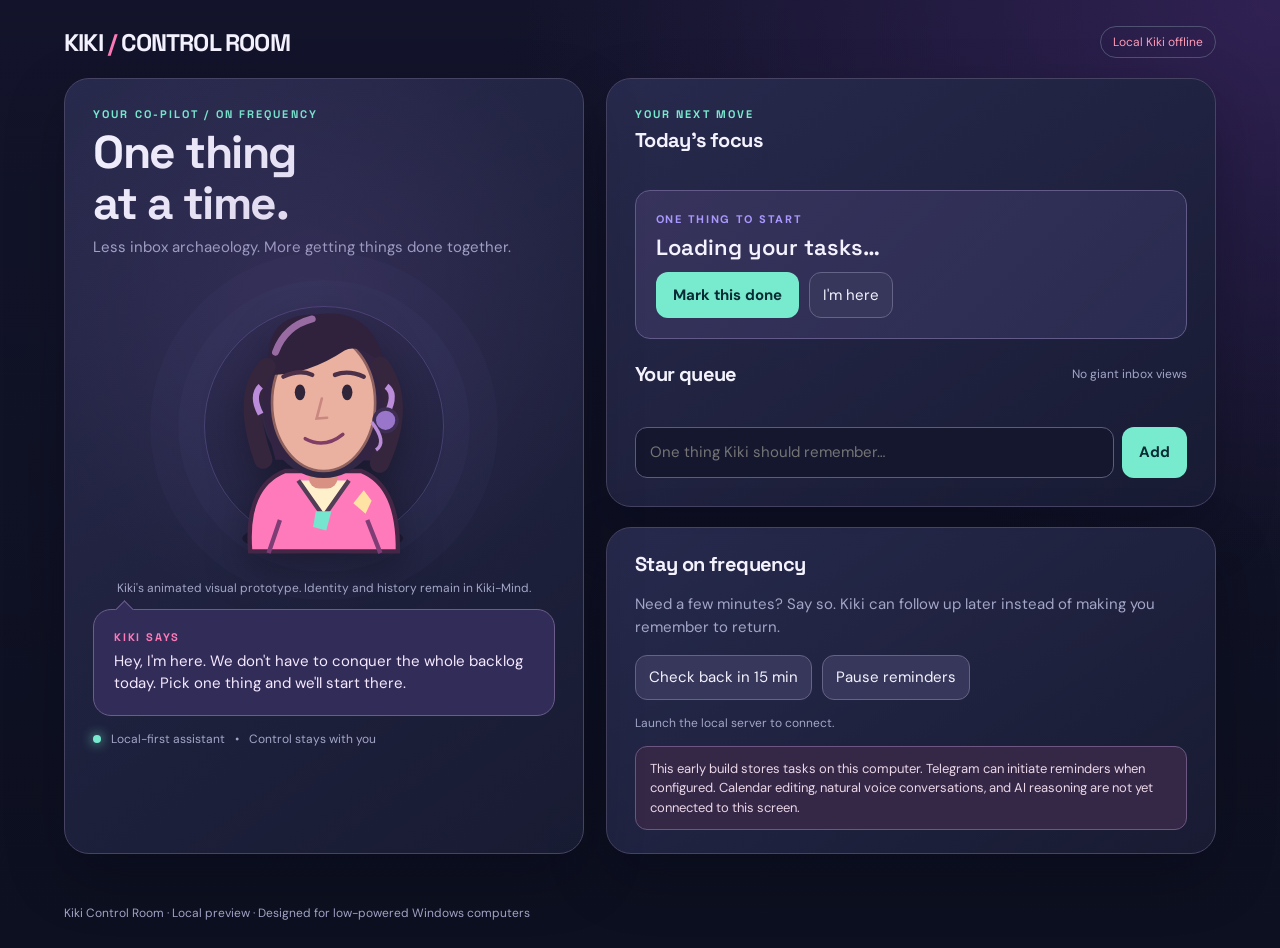
==== web/index.html @ c8ad1b56 "Add responsive animated Kiki browser dashboard for local runtime" ====
<!doctype html>
<html lang="en">
<head>
<meta charset="utf-8">
<meta name="viewport" content="width=device-width,initial-scale=1,viewport-fit=cover">
<meta name="theme-color" content="#101126">
<meta name="description" content="Kiki Control Room: one thing at a time, together.">
<link rel="manifest" href="/manifest.webmanifest">
<link rel="icon" href="/kiki-icon.svg" type="image/svg+xml">
<title>Kiki Control Room</title>
<style>
@import url('https://fonts.googleapis.com/css2?family=DM+Sans:wght@400;500;600;700&family=Space+Grotesk:wght@400;500;600;700&display=swap');
:root {color-scheme:dark;--bg:#101126;--panel:#1d2040;--panel2:#25284c;--line:#44466a;--text:#f4f2ff;--muted:#a4a6c8;--pink:#ff7ab8;--mint:#78ebcf;--purple:#a998ff;--gold:#f1d18f;}
*{box-sizing:border-box}
body{margin:0;background:radial-gradient(ellipse at top right,#302153 0,transparent 42%),linear-gradient(#13142b,#0d1020);color:var(--text);font:15px/1.5 'DM Sans',system-ui,sans-serif;min-height:100vh}
button,input{font:inherit}
button{cursor:pointer;border:0;color:var(--text)}
button:focus-visible,input:focus-visible{outline:3px solid var(--gold);outline-offset:3px}
header{max-width:1200px;margin:auto;display:flex;align-items:center;justify-content:space-between;padding:26px 24px 20px;gap:16px}
.brand{font:700 24px 'Space Grotesk',sans-serif;letter-spacing:-.8px}
.brand span{color:var(--pink)}
.chip{font-size:12px;border:1px solid #505273;border-radius:99px;color:var(--muted);padding:6px 12px}
main{max-width:1200px;margin:0 auto;padding:0 24px 50px;display:grid;grid-template-columns:minmax(280px,.92fr) minmax(380px,1.08fr);gap:22px}
.panel{background:linear-gradient(145deg,rgba(40,42,78,.97),rgba(24,27,51,.96));border:1px solid #464363;border-radius:25px;box-shadow:0 22px 58px #03051044}
.hero{padding:28px;position:relative;overflow:hidden}
.hero::before{content:"";position:absolute;inset:0;background:radial-gradient(circle at 47% 30%,#704e9636,transparent 50%);pointer-events:none}
.eyebrow{font:700 11px 'Space Grotesk';letter-spacing:2.1px;text-transform:uppercase;color:var(--mint);margin:0 0 6px}
h1,h2,p{margin-top:0}
h1{font:700 clamp(30px,3.6vw,46px)/1.1 'Space Grotesk';letter-spacing:-1.5px;margin-bottom:8px}
h2{font:700 20px 'Space Grotesk';letter-spacing:-.6px}
.sub{color:var(--muted);max-width:45ch}
.portrait{height:305px;position:relative;display:grid;place-items:center}
.halo{position:absolute;width:240px;height:240px;left:50%;top:50%;transform:translate(-50%,-50%);border:1px solid #9f8ae444;border-radius:50%;box-shadow:0 0 0 26px #8674d108,0 0 0 54px #8674d108}
.portrait svg{height:284px;max-width:100%;position:relative;filter:drop-shadow(0 16px 20px #0005);animation:float 5s ease-in-out infinite}
@keyframes float{0%,100%{transform:translateY(3px)}50%{transform:translateY(-8px)}}
@media (prefers-reduced-motion:reduce){.portrait svg{animation:none}}
.avatar-note{font-size:12px;color:var(--muted);text-align:center;position:relative}
.speech{padding:20px;border:1px solid #6b5c8b;background:#322d58;border-radius:18px;color:#f5e8ff;position:relative}
.speech:before{content:"";position:absolute;top:-7px;left:24px;width:12px;height:12px;background:#322d58;border-left:1px solid #6b5c8b;border-top:1px solid #6b5c8b;transform:rotate(45deg)}
.speech strong{display:block;color:var(--pink);font:700 11px 'Space Grotesk';letter-spacing:1.8px;margin-bottom:6px}
.detail{display:flex;gap:10px;flex-wrap:wrap;align-items:center;margin-top:14px;color:var(--muted);font-size:12px}
.dot{width:8px;height:8px;border-radius:100%;background:var(--mint);display:inline-block;box-shadow:0 0 12px var(--mint)}
.stack{display:flex;flex-direction:column;gap:20px}
.work{padding:28px}
.split{display:flex;align-items:center;justify-content:space-between;gap:15px}
.mini{font-size:12px;color:var(--muted)}
.queue{margin:18px 0 22px;display:flex;flex-direction:column;gap:9px}
.task{display:flex;align-items:center;gap:12px;border:1px solid #494a71;background:#252748;border-radius:14px;padding:12px}
.task .title{flex:1;overflow-wrap:anywhere}
.task small{font-size:12px;color:var(--muted)}
.task button{background:#344c58;color:#9af5d8;border:1px solid #51867d;border-radius:10px;padding:8px 12px;white-space:nowrap}
.task.done{opacity:.58}
.empty{border:1px dashed #666483;border-radius:16px;padding:28px;color:var(--muted);text-align:center}
.add{display:flex;gap:8px}
.add input{width:100%;flex:1;min-width:0;border-radius:12px;border:1px solid #5d5c7d;padding:13px 14px;background:#15172f;color:var(--text)}
.primary{background:var(--mint);color:#092b33;border-radius:12px;padding:12px 17px;font-weight:700}
.actions{display:flex;gap:10px;flex-wrap:wrap}
.secondary{background:#36375a;border:1px solid #656386;border-radius:12px;padding:10px 13px}
.label{font-size:11px;font-weight:700;letter-spacing:1.7px;text-transform:uppercase;color:var(--purple)}
.focus{margin-top:20px;background:linear-gradient(135deg,#37335c,#2a2b50);padding:20px;border:1px solid #625b89;border-radius:15px}
.focus .large{font:600 22px/1.3 'Space Grotesk';margin:6px 0 10px}
.status{padding:23px 28px}
.info{color:var(--muted);margin-bottom:17px}
.notice{border:1px solid #6b5781;border-radius:12px;padding:12px 14px;background:#352847;color:#ebd6e7;font-size:13px}
footer{max-width:1200px;margin:auto;color:var(--muted);font-size:12px;padding:0 24px 26px}
@media(max-width:850px){main{grid-template-columns:1fr}.portrait{height:230px}.portrait svg{height:220px}.hero,.work,.status{padding:22px}header{padding:20px 18px}main{padding:0 16px 32px;gap:16px}footer{padding:0 16px 24px}}
</style>
</head>
<body>
<header><div class="brand">KIKI<span> / </span>CONTROL ROOM</div><div class="chip" id="online">Connecting to local Kiki…</div></header>
<main>
<section class="panel hero" aria-label="Kiki avatar and briefing">
<p class="eyebrow">YOUR CO-PILOT / ON FREQUENCY</p>
<h1>One thing<br>at a time.</h1>
<p class="sub">Less inbox archaeology. More getting things done together.</p>
<div class="portrait" aria-hidden="true"><div class="halo"></div>
<svg viewBox="0 0 260 325" xmlns="http://www.w3.org/2000/svg">
 <ellipse cx="129" cy="291" rx="92" ry="18" fill="#171327" opacity=".7"/>
 <path d="M46 306Q40 232 86 214H173Q216 231 215 306Z" fill="#ff7abb" stroke="#442747" stroke-width="5"/>
 <path d="M80 270L67 308M180 270L195 308" stroke="#7e3d75" stroke-width="5"/>
 <path d="M101 225L130 266L159 225" fill="#fff0cc" stroke="#513d56" stroke-width="5"/>
 <rect x="113" y="192" width="33" height="42" rx="12" fill="#d89182"/>
 <ellipse cx="130" cy="131" rx="73" ry="91" fill="#312846"/>
 <path d="M62 153Q52 47 124 46Q204 35 199 151L187 202L75 201Z" fill="#342443"/>
 <ellipse cx="130" cy="136" rx="59" ry="78" fill="#eab1a0" stroke="#8f625f" stroke-width="3"/>
 <path d="M69 104Q57 33 123 35Q186 25 201 95Q171 67 154 76Q112 104 69 104Z" fill="#30213c"/>
 <path d="M75 78Q86 48 117 40" stroke="#986ba3" stroke-width="8" fill="none" stroke-linecap="round"/>
 <path d="M84 106Q103 97 117 104M143 104Q158 98 176 106" stroke="#4b3048" stroke-width="5" fill="none" stroke-linecap="round"/>
 <ellipse cx="103" cy="124" rx="6" ry="9" fill="#31253a"/><ellipse cx="157" cy="124" rx="6" ry="9" fill="#31253a"/>
 <path d="M128 131L122 154L134 153" stroke="#c9877f" stroke-width="3" fill="none" stroke-linecap="round"/>
 <path d="M109 177Q131 189 152 172" stroke="#813d65" stroke-width="4" fill="none" stroke-linecap="round"/>
 <path d="M65 95Q35 128 61 201" stroke="#35263e" stroke-width="21" fill="none" stroke-linecap="round"/>
 <path d="M195 94Q225 138 194 205" stroke="#35263e" stroke-width="22" fill="none" stroke-linecap="round"/>
 <path d="M58 117Q47 128 58 149M202 117Q214 126 202 149" stroke="#ba8cd9" stroke-width="7" fill="none"/>
 <circle cx="201" cy="156" r="13" fill="#9a76cb" stroke="#3e2e54" stroke-width="4"/>
 <path d="M185 158Q203 181 190 190" stroke="#ba8cd9" stroke-width="4" fill="none"/>
 <path d="M121 260L139 260L133 282L118 278Z" fill="#75e5d0"/>
 <path d="M176 236L185 248L178 263L164 251Z" fill="#ffe3a5"/>
</svg></div>
<p class="avatar-note">Kiki's animated visual prototype. Identity and history remain in Kiki-Mind.</p>
<div class="speech" role="status" aria-live="polite"><strong>KIKI SAYS</strong><span id="says">Hey, I'm here. We don't have to conquer the whole backlog today. Pick one thing and we'll start there.</span></div>
<div class="detail"><span class="dot"></span><span>Local-first assistant</span><span>•</span><span>Control stays with you</span></div>
</section>
<div class="stack">
<section class="panel work">
<div class="split"><div><p class="eyebrow">YOUR NEXT MOVE</p><h2>Today's focus</h2></div><span class="mini" id="count"></span></div>
<div class="focus"><div class="label">ONE THING TO START</div><div class="large" id="focusTitle">Loading your tasks…</div><div class="actions"><button class="primary" id="focusDone">Mark this done</button><button class="secondary" id="ack">I'm here</button></div></div>
<div class="split" style="margin-top:22px"><h2 style="margin:0">Your queue</h2><span class="mini">No giant inbox views</span></div>
<div class="queue" id="queue"></div>
<form class="add" id="addForm"><input id="newTask" maxlength="200" placeholder="One thing Kiki should remember…" aria-label="New task" required><button class="primary" type="submit">Add</button></form>
</section>
<section class="panel status">
<div class="split"><h2>Stay on frequency</h2><span class="mini" id="tz"></span></div>
<p class="info">Need a few minutes? Say so. Kiki can follow up later instead of making you remember to return.</p>
<div class="actions"><button id="snooze" class="secondary">Check back in 15 min</button><button id="pause" class="secondary">Pause reminders</button></div>
<p class="mini" id="statusMsg" aria-live="polite" style="margin:14px 0"></p>
<div class="notice">This early build stores tasks on this computer. Telegram can initiate reminders when configured. Calendar editing, natural voice conversations, and AI reasoning are not yet connected to this screen.</div>
</section>
</div>
</main>
<footer>Kiki Control Room · Local preview · Designed for low-powered Windows computers</footer>
<script>
const $=id=>document.getElementById(id);
let current=null;
async function api(path,data){const r=await fetch('/api/'+path,{method:'POST',headers:{'Content-Type':'application/json'},body:JSON.stringify(data)});const result=await r.json();if(!r.ok)throw new Error(result.error||'Request failed');return result}
function say(text){$('says').textContent=text}
function status(text){$('statusMsg').textContent=text}
function buildTask(t){const div=document.createElement('div');div.className='task';const title=document.createElement('span');title.className='title';title.textContent=t.title;div.appendChild(title);const done=document.createElement('button');done.textContent='Done';done.setAttribute('aria-label','Complete '+t.title);done.onclick=()=>run('done',{id:t.id},'That one is done. Nice work.');div.appendChild(done);return div}
function render(data){
 $('online').textContent='● Local Kiki connected'+(data.telegram_enabled?' · Telegram ready':'');
 $('online').style.color='#78ebcf';$('tz').textContent=data.timezone;
 const open=data.tasks.filter(t=>t.status==='open').sort((a,b)=>a.id-b.id);current=open[0]||null;
 $('count').textContent=open.length+' open';$('focusTitle').textContent=current?current.title:'The queue is clear.';
 $('focusDone').disabled=!current;$('focusDone').style.opacity=current?'1':'.4';
 $('pause').textContent=data.paused?'Resume reminders':'Pause reminders';
 $('queue').replaceChildren();
 open.slice(0,8).forEach(t=>$('queue').appendChild(buildTask(t)));
 if(!open.length){const div=document.createElement('div');div.className='empty';div.textContent="Nothing waiting. That's allowed."; $('queue').appendChild(div);}
}
async function load(){try{const r=await fetch('/api/state',{cache:'no-store'});if(!r.ok)throw Error('Not ready');render(await r.json())}catch(e){$('online').textContent='Local Kiki offline';$('online').style.color='#ff9bb6';status('Launch the local server to connect.');}}
async function run(path,data,msg){try{render(await api(path,data));if(msg)say(msg);status('Saved locally.')}catch(e){status(e.message)}}
$('addForm').onsubmit=e=>{e.preventDefault();const title=$('newTask').value.trim();if(!title)return;run('tasks',{title},'Got it. I will hold onto that.').then(()=>$('newTask').value='')};
$('focusDone').onclick=()=>{if(current)run('done',{id:current.id},'One less thing hanging over us. Ready for the next?')};
$('ack').onclick=()=>run('ack',{},'Here we are. Pick one thing. We can go at your pace.');
$('snooze').onclick=()=>run('snooze',{minutes:15},'Fifteen minutes. I will check in again.');
$('pause').onclick=async()=>{try{const state=await (await fetch('/api/state')).json();run(state.paused?'resume':'pause',{},state.paused?'Back on frequency.':'Reminders paused. Say when you are ready.')}catch(e){status(e.message)}};
load();setInterval(load,30000);
if('serviceWorker' in navigator)navigator.serviceWorker.register('/sw.js').catch(()=>{});
</script>
</body>
</html>
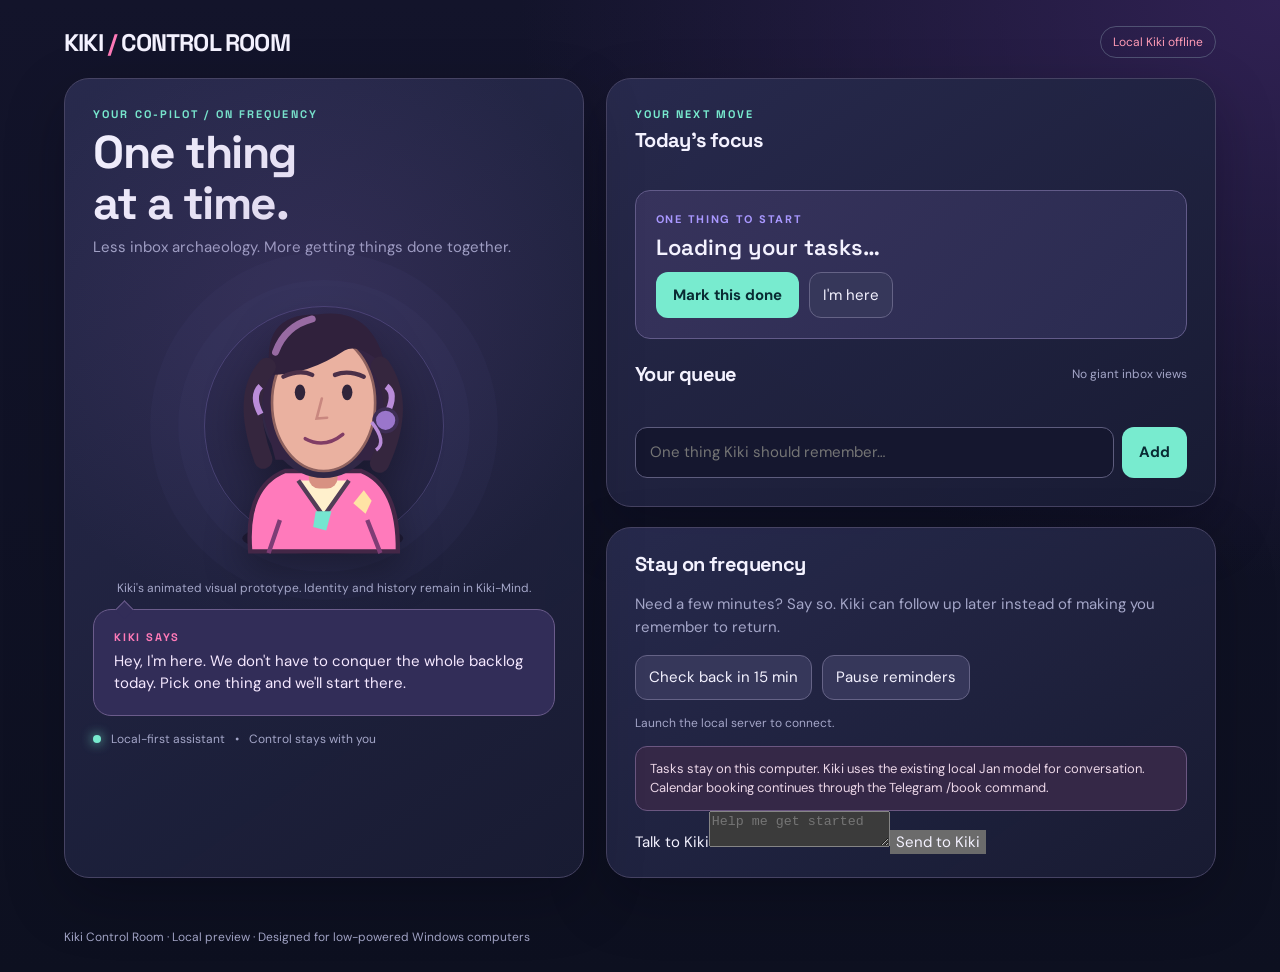
==== commit 1d4de57a: "Add relevant shared context, strict booking retries, and draft-only email groundwork" ====
--- a/web/index.html
+++ b/web/index.html
@@ -114,7 +114,9 @@
 <p class="info">Need a few minutes? Say so. Kiki can follow up later instead of making you remember to return.</p>
 <div class="actions"><button id="snooze" class="secondary">Check back in 15 min</button><button id="pause" class="secondary">Pause reminders</button></div>
 <p class="mini" id="statusMsg" aria-live="polite" style="margin:14px 0"></p>
-<div class="notice">This early build stores tasks on this computer. Telegram can initiate reminders when configured. Calendar editing, natural voice conversations, and AI reasoning are not yet connected to this screen.</div>
+<div class="notice">Tasks stay on this computer. Kiki uses the existing local Jan model for conversation. Calendar booking continues through the Telegram /book command.</div>
+<form id="chatForm"><label for="chatText">Talk to Kiki</label><textarea id="chatText" maxlength="2000" placeholder="Help me get started" required></textarea><button>Send to Kiki</button></form>
+<div id="chatReplies" aria-live="polite"></div>
 </section>
 </div>
 </main>
@@ -127,6 +129,7 @@
 function status(text){$('statusMsg').textContent=text}
 function buildTask(t){const div=document.createElement('div');div.className='task';const title=document.createElement('span');title.className='title';title.textContent=t.title;div.appendChild(title);const done=document.createElement('button');done.textContent='Done';done.setAttribute('aria-label','Complete '+t.title);done.onclick=()=>run('done',{id:t.id},'That one is done. Nice work.');div.appendChild(done);return div}
 function render(data){
+ $('chatReplies').replaceChildren();(data.conversations||[]).slice(0,8).reverse().forEach(c=>{const p=document.createElement('p');p.textContent='You: '+c.text+'\nKiki: '+(c.reply||'Queued for local Jan');p.style.whiteSpace='pre-wrap';$('chatReplies').appendChild(p)});
  $('online').textContent='● Local Kiki connected'+(data.telegram_enabled?' · Telegram ready':'');
  $('online').style.color='#78ebcf';$('tz').textContent=data.timezone;
  const open=data.tasks.filter(t=>t.status==='open').sort((a,b)=>a.id-b.id);current=open[0]||null;
@@ -140,6 +143,7 @@
 async function load(){try{const r=await fetch('/api/state',{cache:'no-store'});if(!r.ok)throw Error('Not ready');render(await r.json())}catch(e){$('online').textContent='Local Kiki offline';$('online').style.color='#ff9bb6';status('Launch the local server to connect.');}}
 async function run(path,data,msg){try{render(await api(path,data));if(msg)say(msg);status('Saved locally.')}catch(e){status(e.message)}}
 $('addForm').onsubmit=e=>{e.preventDefault();const title=$('newTask').value.trim();if(!title)return;run('tasks',{title},'Got it. I will hold onto that.').then(()=>$('newTask').value='')};
+let chatRetry=null;$('chatForm').onsubmit=async e=>{e.preventDefault();const text=$('chatText').value.trim();if(!text)return;if(chatRetry?.text!==text)chatRetry={text,request_id:'desktop-'+crypto.randomUUID()};try{await api('chat',chatRetry);chatRetry=null;$('chatText').value='';status('Queued for local Jan.');load()}catch(e){status(e.message)}};
 $('focusDone').onclick=()=>{if(current)run('done',{id:current.id},'One less thing hanging over us. Ready for the next?')};
 $('ack').onclick=()=>run('ack',{},'Here we are. Pick one thing. We can go at your pace.');
 $('snooze').onclick=()=>run('snooze',{minutes:15},'Fifteen minutes. I will check in again.');
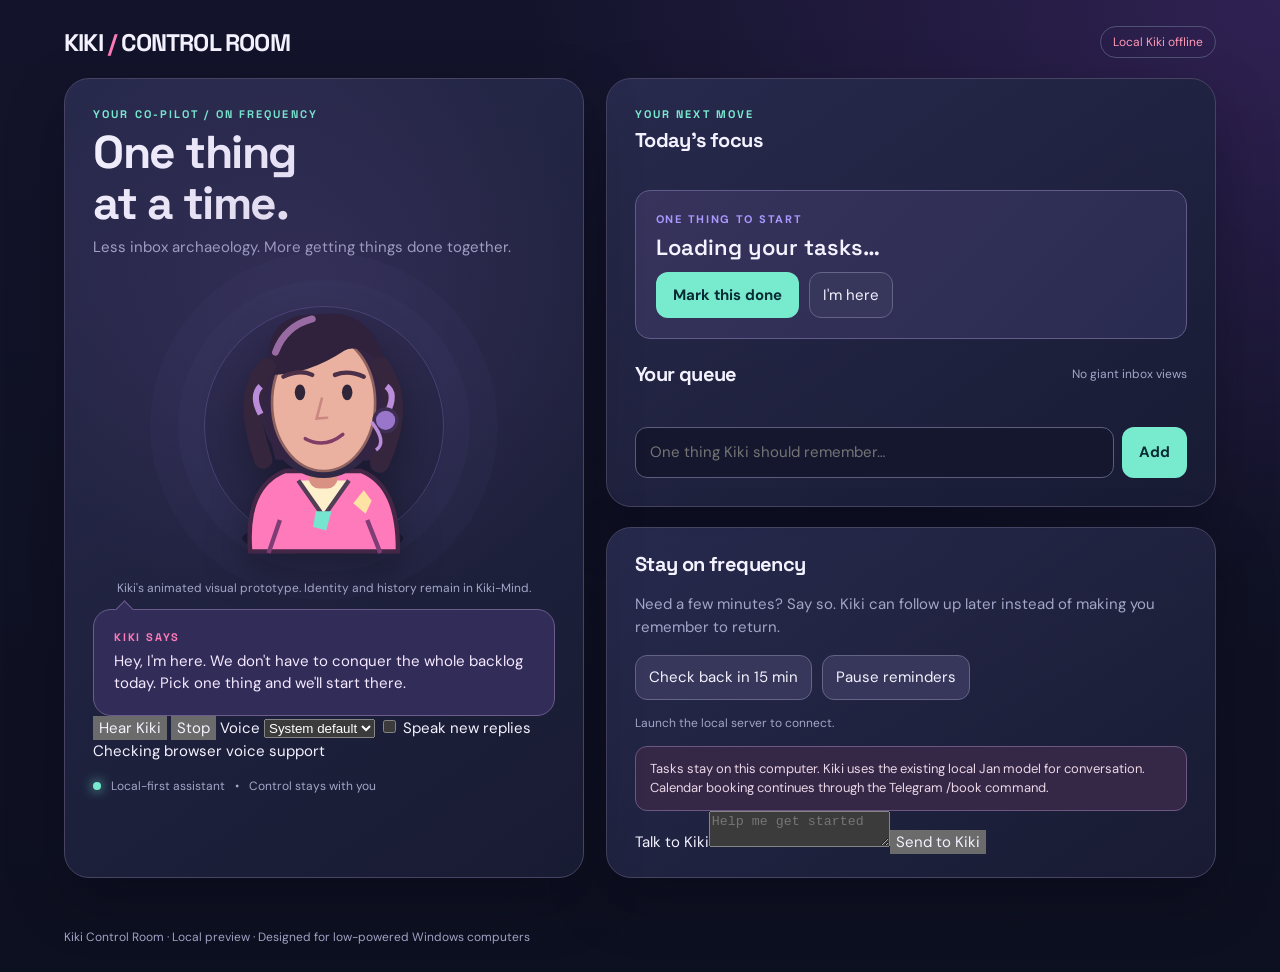
==== commit 81799463: "Integrate lightweight Kiki voice and animation in web/index.html" ====
--- a/web/index.html
+++ b/web/index.html
@@ -8,6 +8,8 @@
 <link rel="manifest" href="/manifest.webmanifest">
 <link rel="icon" href="/kiki-icon.svg" type="image/svg+xml">
 <title>Kiki Control Room</title>
+<link rel="stylesheet" href="/companion-presence.css">
+<script defer src="/companion-presence.js"></script>
 <style>
 @import url('https://fonts.googleapis.com/css2?family=DM+Sans:wght@400;500;600;700&family=Space+Grotesk:wght@400;500;600;700&display=swap');
 :root {color-scheme:dark;--bg:#101126;--panel:#1d2040;--panel2:#25284c;--line:#44466a;--text:#f4f2ff;--muted:#a4a6c8;--pink:#ff7ab8;--mint:#78ebcf;--purple:#a998ff;--gold:#f1d18f;}
@@ -86,9 +88,9 @@
  <path d="M69 104Q57 33 123 35Q186 25 201 95Q171 67 154 76Q112 104 69 104Z" fill="#30213c"/>
  <path d="M75 78Q86 48 117 40" stroke="#986ba3" stroke-width="8" fill="none" stroke-linecap="round"/>
  <path d="M84 106Q103 97 117 104M143 104Q158 98 176 106" stroke="#4b3048" stroke-width="5" fill="none" stroke-linecap="round"/>
- <ellipse cx="103" cy="124" rx="6" ry="9" fill="#31253a"/><ellipse cx="157" cy="124" rx="6" ry="9" fill="#31253a"/>
+ <ellipse id="kikiEyeLeft" class="kiki-eye" cx="103" cy="124" rx="6" ry="9" fill="#31253a"/><ellipse id="kikiEyeRight" class="kiki-eye" cx="157" cy="124" rx="6" ry="9" fill="#31253a"/>
  <path d="M128 131L122 154L134 153" stroke="#c9877f" stroke-width="3" fill="none" stroke-linecap="round"/>
- <path d="M109 177Q131 189 152 172" stroke="#813d65" stroke-width="4" fill="none" stroke-linecap="round"/>
+ <path id="kikiMouth" d="M109 177Q131 189 152 172" stroke="#813d65" stroke-width="4" fill="none" stroke-linecap="round"/>
  <path d="M65 95Q35 128 61 201" stroke="#35263e" stroke-width="21" fill="none" stroke-linecap="round"/>
  <path d="M195 94Q225 138 194 205" stroke="#35263e" stroke-width="22" fill="none" stroke-linecap="round"/>
  <path d="M58 117Q47 128 58 149M202 117Q214 126 202 149" stroke="#ba8cd9" stroke-width="7" fill="none"/>
@@ -99,6 +101,13 @@
 </svg></div>
 <p class="avatar-note">Kiki's animated visual prototype. Identity and history remain in Kiki-Mind.</p>
 <div class="speech" role="status" aria-live="polite"><strong>KIKI SAYS</strong><span id="says">Hey, I'm here. We don't have to conquer the whole backlog today. Pick one thing and we'll start there.</span></div>
+<div class="voice-controls" role="group" aria-label="Kiki voice">
+<button id="voiceSpeak" type="button">Hear Kiki</button>
+<button id="voiceStop" type="button">Stop</button>
+<label for="voiceSelect">Voice <select id="voiceSelect" aria-label="Select Kiki voice"><option value="">System default</option></select></label>
+<label for="voiceAuto"><input type="checkbox" id="voiceAuto"> Speak new replies</label>
+<span id="voiceStatus" role="status" aria-live="polite">Checking browser voice support</span>
+</div>
 <div class="detail"><span class="dot"></span><span>Local-first assistant</span><span>•</span><span>Control stays with you</span></div>
 </section>
 <div class="stack">
@@ -125,10 +134,11 @@
 const $=id=>document.getElementById(id);
 let current=null;
 async function api(path,data){const r=await fetch('/api/'+path,{method:'POST',headers:{'Content-Type':'application/json'},body:JSON.stringify(data)});const result=await r.json();if(!r.ok)throw new Error(result.error||'Request failed');return result}
-function say(text){$('says').textContent=text}
+function say(text){$('says').textContent=text;window.KikiPresence?.setText(text)}
 function status(text){$('statusMsg').textContent=text}
 function buildTask(t){const div=document.createElement('div');div.className='task';const title=document.createElement('span');title.className='title';title.textContent=t.title;div.appendChild(title);const done=document.createElement('button');done.textContent='Done';done.setAttribute('aria-label','Complete '+t.title);done.onclick=()=>run('done',{id:t.id},'That one is done. Nice work.');div.appendChild(done);return div}
 function render(data){
+ window.KikiPresence?.onConversations(data.conversations||[]);
  $('chatReplies').replaceChildren();(data.conversations||[]).slice(0,8).reverse().forEach(c=>{const p=document.createElement('p');p.textContent='You: '+c.text+'\nKiki: '+(c.reply||'Queued for local Jan');p.style.whiteSpace='pre-wrap';$('chatReplies').appendChild(p)});
  $('online').textContent='● Local Kiki connected'+(data.telegram_enabled?' · Telegram ready':'');
  $('online').style.color='#78ebcf';$('tz').textContent=data.timezone;
@@ -141,9 +151,9 @@
  if(!open.length){const div=document.createElement('div');div.className='empty';div.textContent="Nothing waiting. That's allowed."; $('queue').appendChild(div);}
 }
 async function load(){try{const r=await fetch('/api/state',{cache:'no-store'});if(!r.ok)throw Error('Not ready');render(await r.json())}catch(e){$('online').textContent='Local Kiki offline';$('online').style.color='#ff9bb6';status('Launch the local server to connect.');}}
-async function run(path,data,msg){try{render(await api(path,data));if(msg)say(msg);status('Saved locally.')}catch(e){status(e.message)}}
+async function run(path,data,msg){try{render(await api(path,data));if(msg)say(msg);if(path==='done')window.KikiPresence?.celebrate();status('Saved locally.')}catch(e){status(e.message)}}
 $('addForm').onsubmit=e=>{e.preventDefault();const title=$('newTask').value.trim();if(!title)return;run('tasks',{title},'Got it. I will hold onto that.').then(()=>$('newTask').value='')};
-let chatRetry=null;$('chatForm').onsubmit=async e=>{e.preventDefault();const text=$('chatText').value.trim();if(!text)return;if(chatRetry?.text!==text)chatRetry={text,request_id:'desktop-'+crypto.randomUUID()};try{await api('chat',chatRetry);chatRetry=null;$('chatText').value='';status('Queued for local Jan.');load()}catch(e){status(e.message)}};
+let chatRetry=null;$('chatForm').onsubmit=async e=>{e.preventDefault();const text=$('chatText').value.trim();if(!text)return;if(chatRetry?.text!==text)chatRetry={text,request_id:'desktop-'+crypto.randomUUID()};try{window.KikiPresence?.setState('thinking');await api('chat',chatRetry);window.KikiPresence?.setState('idle');chatRetry=null;$('chatText').value='';status('Queued for local Jan.');load()}catch(e){window.KikiPresence?.setState('idle');status(e.message)}};
 $('focusDone').onclick=()=>{if(current)run('done',{id:current.id},'One less thing hanging over us. Ready for the next?')};
 $('ack').onclick=()=>run('ack',{},'Here we are. Pick one thing. We can go at your pace.');
 $('snooze').onclick=()=>run('snooze',{minutes:15},'Fifteen minutes. I will check in again.');
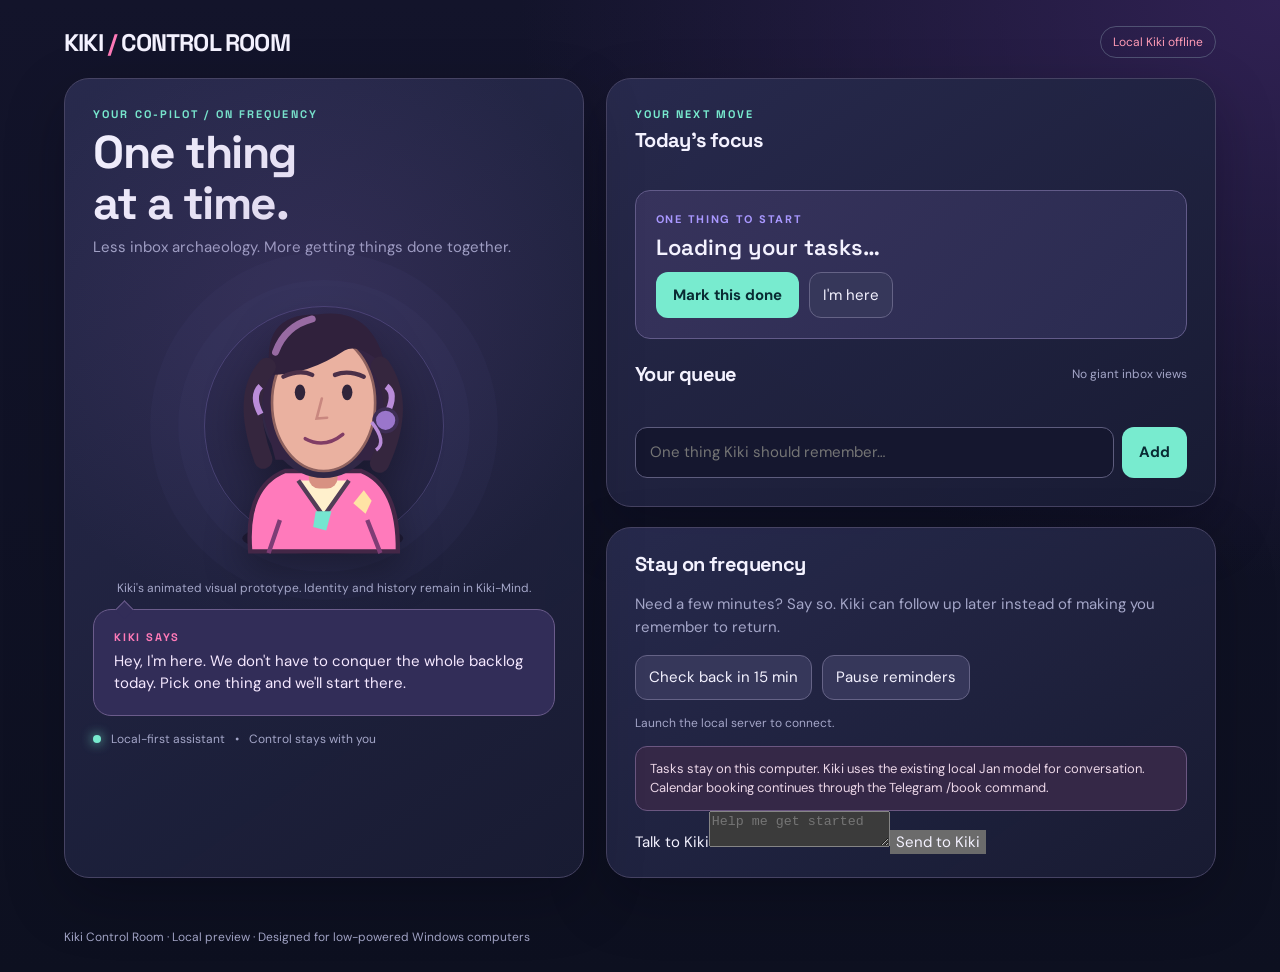
==== commit ba2ae63e: "Add optional Slack Socket Mode transport for Kiki" ====
--- a/web/index.html
+++ b/web/index.html
@@ -8,8 +8,6 @@
 <link rel="manifest" href="/manifest.webmanifest">
 <link rel="icon" href="/kiki-icon.svg" type="image/svg+xml">
 <title>Kiki Control Room</title>
-<link rel="stylesheet" href="/companion-presence.css">
-<script defer src="/companion-presence.js"></script>
 <style>
 @import url('https://fonts.googleapis.com/css2?family=DM+Sans:wght@400;500;600;700&family=Space+Grotesk:wght@400;500;600;700&display=swap');
 :root {color-scheme:dark;--bg:#101126;--panel:#1d2040;--panel2:#25284c;--line:#44466a;--text:#f4f2ff;--muted:#a4a6c8;--pink:#ff7ab8;--mint:#78ebcf;--purple:#a998ff;--gold:#f1d18f;}
@@ -88,9 +86,9 @@
  <path d="M69 104Q57 33 123 35Q186 25 201 95Q171 67 154 76Q112 104 69 104Z" fill="#30213c"/>
  <path d="M75 78Q86 48 117 40" stroke="#986ba3" stroke-width="8" fill="none" stroke-linecap="round"/>
  <path d="M84 106Q103 97 117 104M143 104Q158 98 176 106" stroke="#4b3048" stroke-width="5" fill="none" stroke-linecap="round"/>
- <ellipse id="kikiEyeLeft" class="kiki-eye" cx="103" cy="124" rx="6" ry="9" fill="#31253a"/><ellipse id="kikiEyeRight" class="kiki-eye" cx="157" cy="124" rx="6" ry="9" fill="#31253a"/>
+ <ellipse cx="103" cy="124" rx="6" ry="9" fill="#31253a"/><ellipse cx="157" cy="124" rx="6" ry="9" fill="#31253a"/>
  <path d="M128 131L122 154L134 153" stroke="#c9877f" stroke-width="3" fill="none" stroke-linecap="round"/>
- <path id="kikiMouth" d="M109 177Q131 189 152 172" stroke="#813d65" stroke-width="4" fill="none" stroke-linecap="round"/>
+ <path d="M109 177Q131 189 152 172" stroke="#813d65" stroke-width="4" fill="none" stroke-linecap="round"/>
  <path d="M65 95Q35 128 61 201" stroke="#35263e" stroke-width="21" fill="none" stroke-linecap="round"/>
  <path d="M195 94Q225 138 194 205" stroke="#35263e" stroke-width="22" fill="none" stroke-linecap="round"/>
  <path d="M58 117Q47 128 58 149M202 117Q214 126 202 149" stroke="#ba8cd9" stroke-width="7" fill="none"/>
@@ -101,13 +99,6 @@
 </svg></div>
 <p class="avatar-note">Kiki's animated visual prototype. Identity and history remain in Kiki-Mind.</p>
 <div class="speech" role="status" aria-live="polite"><strong>KIKI SAYS</strong><span id="says">Hey, I'm here. We don't have to conquer the whole backlog today. Pick one thing and we'll start there.</span></div>
-<div class="voice-controls" role="group" aria-label="Kiki voice">
-<button id="voiceSpeak" type="button">Hear Kiki</button>
-<button id="voiceStop" type="button">Stop</button>
-<label for="voiceSelect">Voice <select id="voiceSelect" aria-label="Select Kiki voice"><option value="">System default</option></select></label>
-<label for="voiceAuto"><input type="checkbox" id="voiceAuto"> Speak new replies</label>
-<span id="voiceStatus" role="status" aria-live="polite">Checking browser voice support</span>
-</div>
 <div class="detail"><span class="dot"></span><span>Local-first assistant</span><span>•</span><span>Control stays with you</span></div>
 </section>
 <div class="stack">
@@ -134,12 +125,11 @@
 const $=id=>document.getElementById(id);
 let current=null;
 async function api(path,data){const r=await fetch('/api/'+path,{method:'POST',headers:{'Content-Type':'application/json'},body:JSON.stringify(data)});const result=await r.json();if(!r.ok)throw new Error(result.error||'Request failed');return result}
-function say(text){$('says').textContent=text;window.KikiPresence?.setText(text)}
+function say(text){$('says').textContent=text}
 function status(text){$('statusMsg').textContent=text}
 function buildTask(t){const div=document.createElement('div');div.className='task';const title=document.createElement('span');title.className='title';title.textContent=t.title;div.appendChild(title);const done=document.createElement('button');done.textContent='Done';done.setAttribute('aria-label','Complete '+t.title);done.onclick=()=>run('done',{id:t.id},'That one is done. Nice work.');div.appendChild(done);return div}
 function render(data){
- window.KikiPresence?.onConversations(data.conversations||[]);
- $('chatReplies').replaceChildren();(data.conversations||[]).slice(0,8).reverse().forEach(c=>{const p=document.createElement('p');p.textContent='You: '+c.text+'\nKiki: '+(c.reply||'Queued for local Jan');p.style.whiteSpace='pre-wrap';$('chatReplies').appendChild(p)});
+ $('chatReplies').replaceChildren();(data.conversations||[]).slice(0,8).reverse().forEach(c=>{const p=document.createElement('p');p.textContent=(c.source==='slack'?'Slack · You: ':'You: ')+c.text+'\nKiki: '+(c.reply||'Queued for local Jan');p.style.whiteSpace='pre-wrap';$('chatReplies').appendChild(p)});
  $('online').textContent='● Local Kiki connected'+(data.telegram_enabled?' · Telegram ready':'');
  $('online').style.color='#78ebcf';$('tz').textContent=data.timezone;
  const open=data.tasks.filter(t=>t.status==='open').sort((a,b)=>a.id-b.id);current=open[0]||null;
@@ -151,9 +141,9 @@
  if(!open.length){const div=document.createElement('div');div.className='empty';div.textContent="Nothing waiting. That's allowed."; $('queue').appendChild(div);}
 }
 async function load(){try{const r=await fetch('/api/state',{cache:'no-store'});if(!r.ok)throw Error('Not ready');render(await r.json())}catch(e){$('online').textContent='Local Kiki offline';$('online').style.color='#ff9bb6';status('Launch the local server to connect.');}}
-async function run(path,data,msg){try{render(await api(path,data));if(msg)say(msg);if(path==='done')window.KikiPresence?.celebrate();status('Saved locally.')}catch(e){status(e.message)}}
+async function run(path,data,msg){try{render(await api(path,data));if(msg)say(msg);status('Saved locally.')}catch(e){status(e.message)}}
 $('addForm').onsubmit=e=>{e.preventDefault();const title=$('newTask').value.trim();if(!title)return;run('tasks',{title},'Got it. I will hold onto that.').then(()=>$('newTask').value='')};
-let chatRetry=null;$('chatForm').onsubmit=async e=>{e.preventDefault();const text=$('chatText').value.trim();if(!text)return;if(chatRetry?.text!==text)chatRetry={text,request_id:'desktop-'+crypto.randomUUID()};try{window.KikiPresence?.setState('thinking');await api('chat',chatRetry);window.KikiPresence?.setState('idle');chatRetry=null;$('chatText').value='';status('Queued for local Jan.');load()}catch(e){window.KikiPresence?.setState('idle');status(e.message)}};
+let chatRetry=null;$('chatForm').onsubmit=async e=>{e.preventDefault();const text=$('chatText').value.trim();if(!text)return;if(chatRetry?.text!==text)chatRetry={text,request_id:'desktop-'+crypto.randomUUID()};try{await api('chat',chatRetry);chatRetry=null;$('chatText').value='';status('Queued for local Jan.');load()}catch(e){status(e.message)}};
 $('focusDone').onclick=()=>{if(current)run('done',{id:current.id},'One less thing hanging over us. Ready for the next?')};
 $('ack').onclick=()=>run('ack',{},'Here we are. Pick one thing. We can go at your pace.');
 $('snooze').onclick=()=>run('snooze',{minutes:15},'Fifteen minutes. I will check in again.');
